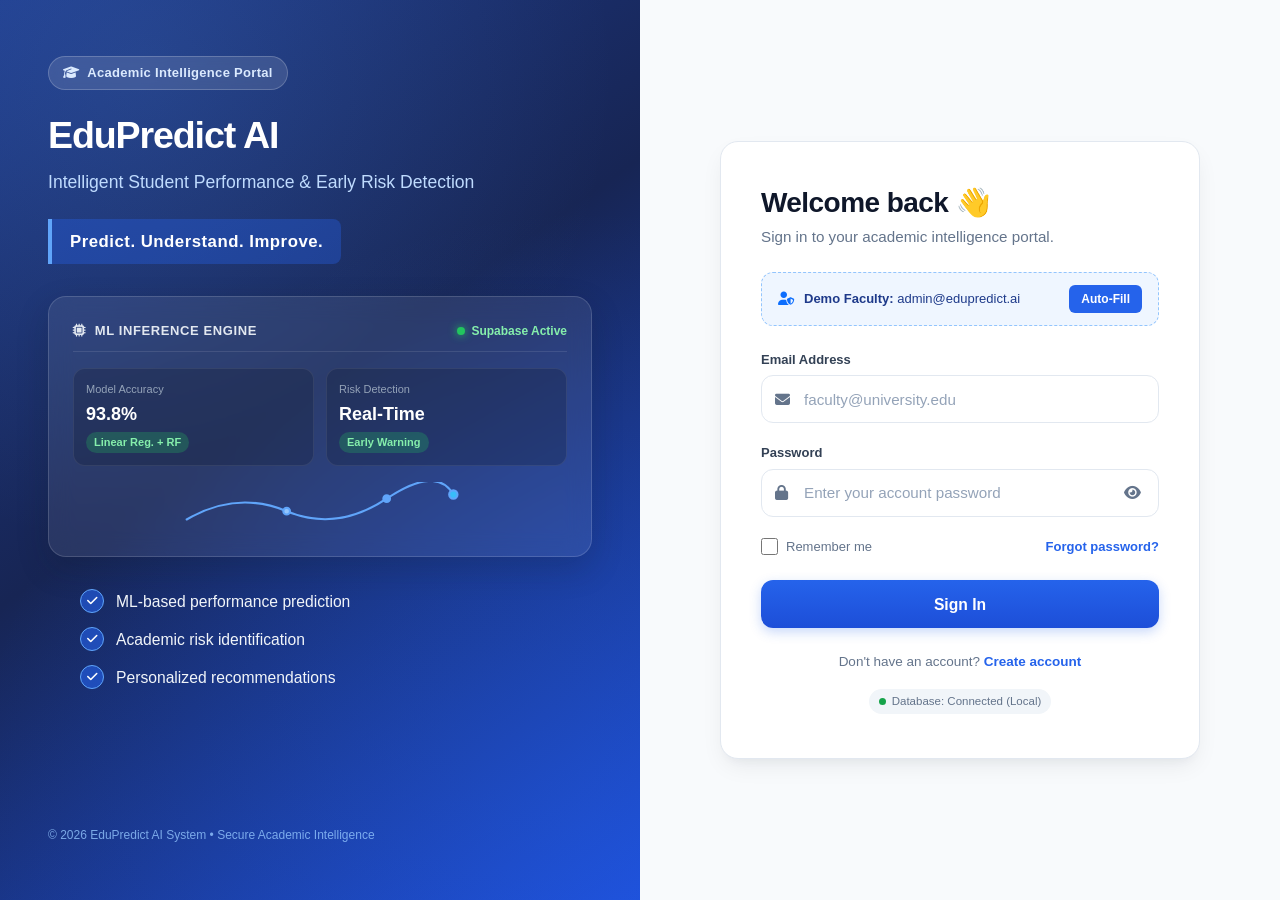
==== frontend/add-students.html @ 9c624eb4 "Upgrade EduPredict AI UI, student import and database integration" ====
<!DOCTYPE html>
<html lang="en" data-theme="light">
<head>
    <meta charset="UTF-8">
    <meta name="viewport" content="width=device-width, initial-scale=1.0">
    <title>Add Students — EduPredict AI</title>
    <!-- Fonts & Icons -->
    <link href="https://fonts.googleapis.com/css2?family=Inter:wght@300;400;500;600;700;800&display=swap" rel="stylesheet">
    <link rel="stylesheet" href="https://cdnjs.cloudflare.com/ajax/libs/font-awesome/6.5.1/css/all.min.css">
    <!-- Bootstrap 5 -->
    <link href="https://cdn.jsdelivr.net/npm/bootstrap@5.3.2/dist/css/bootstrap.min.css" rel="stylesheet">
    <!-- Custom CSS -->
    <link rel="stylesheet" href="css/style.css">
    <link rel="stylesheet" href="css/responsive.css">
    <link rel="stylesheet" href="css/dashboard.css">
    <style>
        .nav-tabs-custom {
            border-bottom: 2px solid var(--border);
            display: flex;
            gap: 12px;
            margin-bottom: 24px;
        }
        .nav-tab-btn {
            background: transparent;
            border: none;
            padding: 12px 20px;
            font-size: 15px;
            font-weight: 600;
            color: var(--text-secondary);
            border-bottom: 3px solid transparent;
            cursor: pointer;
            display: inline-flex;
            align-items: center;
            gap: 8px;
            transition: all 0.2s ease;
        }
        .nav-tab-btn:hover {
            color: var(--primary);
        }
        .nav-tab-btn.active {
            color: var(--primary);
            border-bottom-color: var(--primary);
        }
        .tab-pane-content {
            display: none;
        }
        .tab-pane-content.active {
            display: block;
            animation: fadeIn 0.2s ease;
        }
        @keyframes fadeIn {
            from { opacity: 0; transform: translateY(4px); }
            to { opacity: 1; transform: translateY(0); }
        }

        /* Drag & Drop Upload Zone */
        .dropzone-box {
            border: 2px dashed #93C5FD;
            background: #F8FAFC;
            border-radius: var(--radius-lg);
            padding: 48px 24px;
            text-align: center;
            cursor: pointer;
            transition: all 0.2s ease;
            position: relative;
        }
        .dropzone-box:hover, .dropzone-box.dragover {
            border-color: var(--primary);
            background: #EFF6FF;
        }
        .dropzone-icon {
            width: 64px;
            height: 64px;
            border-radius: 50%;
            background: #DBEAFE;
            color: var(--primary);
            display: inline-flex;
            align-items: center;
            justify-content: center;
            font-size: 26px;
            margin-bottom: 16px;
        }

        /* Field Validation Feedback */
        .field-error-msg {
            font-size: 12px;
            color: var(--danger);
            margin-top: 4px;
            display: none;
            font-weight: 500;
        }
        .form-control.is-invalid {
            border-color: var(--danger);
            background-image: none;
        }

        /* Summary Badges */
        .summary-pill {
            display: inline-flex;
            align-items: center;
            gap: 6px;
            padding: 6px 14px;
            border-radius: 9999px;
            font-size: 13px;
            font-weight: 600;
        }
        .summary-pill.pill-total { background: #E2E8F0; color: #334155; }
        .summary-pill.pill-valid { background: #DCFCE7; color: #166534; }
        .summary-pill.pill-invalid { background: #FEE2E2; color: #991B1B; }

        /* Error row highlight in table */
        .tr-invalid {
            background-color: #FEF2F2 !important;
        }
    </style>
</head>
<body>
    <div class="dashboard-wrapper">
        <div class="sidebar-overlay" id="sidebarOverlay" onclick="toggleSidebar()"></div>

        <!-- Application Sidebar -->
        <aside class="sidebar" id="sidebar">
            <div class="sidebar-header">
                <a href="dashboard.html" class="brand-badge">
                    <div class="brand-icon"><i class="fas fa-graduation-cap"></i></div>
                    <div class="brand-text">
                        <h3>EduPredict AI</h3>
                        <small>Intelligent Risk Detection</small>
                    </div>
                </a>
            </div>
            <nav class="sidebar-nav">
                <div class="nav-section-title">Academic Analytics</div>
                <a href="dashboard.html" class="nav-item"><i class="fas fa-chart-pie"></i> Dashboard</a>
                <a href="students.html" class="nav-item"><i class="fas fa-users"></i> Students</a>
                <a href="add-students.html" class="nav-item active"><i class="fas fa-user-plus"></i> Add Students</a>
                <a href="prediction.html" class="nav-item"><i class="fas fa-wand-magic-sparkles"></i> Predict Performance</a>
                <a href="at-risk.html" class="nav-item"><i class="fas fa-triangle-exclamation"></i> At-Risk Students <span class="badge bg-danger ms-auto" id="sidebarAtRiskCount">0</span></a>
                <a href="prediction.html#history-card" class="nav-item"><i class="fas fa-clock-rotate-left"></i> Prediction History</a>
                <a href="analytics.html" class="nav-item"><i class="fas fa-chart-column"></i> Analytics</a>
                <a href="reports.html" class="nav-item"><i class="fas fa-file-contract"></i> Reports & Export</a>

                <div class="nav-section-title mt-2">Machine Learning</div>
                <a href="#" class="nav-item" data-bs-toggle="modal" data-bs-target="#mlModal"><i class="fas fa-brain"></i> Train & Compare Models</a>
                <a href="#" class="nav-item" data-bs-toggle="modal" data-bs-target="#datasetModal"><i class="fas fa-file-arrow-up"></i> Upload Dataset</a>
            </nav>
            <div class="sidebar-footer">
                <div class="d-flex align-items-center gap-2">
                    <div class="user-avatar" id="sidebarAvatar">U</div>
                    <div class="overflow-hidden">
                        <div class="fw-semibold text-truncate small" id="sidebarName">User</div>
                        <div class="small text-muted" id="sidebarRole">Faculty</div>
                    </div>
                    <button class="btn btn-sm text-danger ms-auto" onclick="logout()" title="Sign Out"><i class="fas fa-sign-out-alt"></i></button>
                </div>
            </div>
        </aside>

        <!-- Main Content -->
        <main class="main-content">
            <!-- Topbar with Health Indicator -->
            <div class="topbar">
                <div class="topbar-left">
                    <button class="mobile-toggle" onclick="toggleSidebar()"><i class="fas fa-bars"></i></button>
                    <div>
                        <h4>Add Students</h4>
                        <div class="breadcrumb-sub">Register individual students manually or import batch records via CSV/Excel</div>
                    </div>
                </div>
                <div class="topbar-right">
                    <div class="d-none d-md-flex align-items-center gap-2 px-3 py-1 bg-white border rounded-pill shadow-xs" id="topbarDbStatus">
                        <span id="dbIndicatorDot" style="width:8px; height:8px; border-radius:50%; background:#16A34A; display:inline-block;"></span>
                        <span id="dbStatusLabel" class="small fw-semibold text-secondary">Database: <strong class="text-success">Connected</strong></span>
                    </div>
                    <button class="btn-icon" onclick="toggleTheme()" title="Toggle Theme"><i class="fas fa-moon" id="themeIcon"></i></button>
                    <a href="students.html" class="btn btn-outline-secondary btn-sm"><i class="fas fa-arrow-left me-1"></i> View Students</a>
                    <div class="user-avatar" id="topbarAvatar">U</div>
                </div>
            </div>

            <!-- Tab Switcher -->
            <div class="nav-tabs-custom">
                <button type="button" class="nav-tab-btn active" id="tabBtnManual" onclick="switchTab('manual')">
                    <i class="fas fa-pen-to-square"></i> Manual Entry
                </button>
                <button type="button" class="nav-tab-btn" id="tabBtnUpload" onclick="switchTab('upload')">
                    <i class="fas fa-file-excel"></i> Upload CSV / Excel
                </button>
            </div>

            <!-- Global Toast / Alerts -->
            <div id="globalSuccessAlert" class="alert alert-success d-none mb-4" role="alert">
                <i class="fas fa-circle-check me-2"></i> <span id="globalSuccessText">Student added successfully.</span>
            </div>
            <div id="globalErrorAlert" class="alert alert-danger d-none mb-4" role="alert">
                <i class="fas fa-circle-exclamation me-2"></i> <span id="globalErrorText">An error occurred.</span>
            </div>

            <!-- ==============================================================
                 TAB 1: MANUAL ENTRY FORM
                 ============================================================== -->
            <div class="tab-pane-content active" id="paneManual">
                <div class="card p-4 shadow-sm border">
                    <div class="d-flex justify-content-between align-items-center mb-3">
                        <div>
                            <h5 class="fw-bold mb-1">New Student Profile</h5>
                            <p class="text-muted small mb-0">Fill in the student academic and behavioral indicators for performance tracking</p>
                        </div>
                        <span class="badge bg-light text-secondary border px-3 py-2">
                            <i class="fas fa-info-circle me-1"></i> All 5 Academic Features Required
                        </span>
                    </div>

                    <form id="manualStudentForm" novalidate>
                        <div class="row g-3">
                            <!-- Student ID -->
                            <div class="col-md-6">
                                <label class="form-label fw-semibold small">Student ID <span class="text-danger">*</span></label>
                                <input type="text" class="form-control" id="m_student_id" placeholder="e.g. STU1042" required>
                                <div class="field-error-msg" id="err_student_id">Student ID is required.</div>
                            </div>

                            <!-- Student Name -->
                            <div class="col-md-6">
                                <label class="form-label fw-semibold small">Student Name <span class="text-danger">*</span></label>
                                <input type="text" class="form-control" id="m_student_name" placeholder="e.g. Ananya Sharma" required>
                                <div class="field-error-msg" id="err_student_name">Student Name is required.</div>
                            </div>

                            <!-- Attendance Percentage -->
                            <div class="col-md-4">
                                <label class="form-label fw-semibold small">Attendance Percentage (%) <span class="text-danger">*</span></label>
                                <div class="input-group">
                                    <input type="number" step="0.1" min="0" max="100" class="form-control" id="m_attendance" placeholder="0 - 100" required>
                                    <span class="input-group-text">%</span>
                                </div>
                                <div class="field-error-msg" id="err_attendance">Must be between 0 and 100%.</div>
                            </div>

                            <!-- Internal Marks -->
                            <div class="col-md-4">
                                <label class="form-label fw-semibold small">Internal Assessment Marks (0-100) <span class="text-danger">*</span></label>
                                <div class="input-group">
                                    <input type="number" step="0.1" min="0" max="100" class="form-control" id="m_internal_marks" placeholder="0 - 100" required>
                                    <span class="input-group-text">/ 100</span>
                                </div>
                                <div class="field-error-msg" id="err_internal_marks">Must be between 0 and 100.</div>
                            </div>

                            <!-- Assignment Completion -->
                            <div class="col-md-4">
                                <label class="form-label fw-semibold small">Assignment Completion (%) <span class="text-danger">*</span></label>
                                <div class="input-group">
                                    <input type="number" step="0.1" min="0" max="100" class="form-control" id="m_assignment_completion" placeholder="0 - 100" required>
                                    <span class="input-group-text">%</span>
                                </div>
                                <div class="field-error-msg" id="err_assignment_completion">Must be between 0 and 100%.</div>
                            </div>

                            <!-- Previous Semester Performance -->
                            <div class="col-md-6">
                                <label class="form-label fw-semibold small">Previous Semester Performance / GPA <span class="text-danger">*</span></label>
                                <input type="number" step="0.1" min="0" max="100" class="form-control" id="m_previous_marks" placeholder="0 - 100 (or GPA scale 0-10)" required>
                                <small class="text-muted" style="font-size:11px;">10-point GPA values are automatically converted to percentage</small>
                                <div class="field-error-msg" id="err_previous_marks">Must be a valid score (0-100 or 0-10 GPA).</div>
                            </div>

                            <!-- Study Hours Per Week -->
                            <div class="col-md-6">
                                <label class="form-label fw-semibold small">Study Hours Per Week <span class="text-danger">*</span></label>
                                <div class="input-group">
                                    <input type="number" step="0.5" min="0" max="84" class="form-control" id="m_study_hours" placeholder="e.g. 14" required>
                                    <span class="input-group-text">hrs / wk</span>
                                </div>
                                <div class="field-error-msg" id="err_study_hours">Study hours must be non-negative.</div>
                            </div>

                            <!-- Department -->
                            <div class="col-md-6">
                                <label class="form-label fw-semibold small">Department</label>
                                <select class="form-select" id="m_department">
                                    <option value="Computer Science">Computer Science</option>
                                    <option value="Information Technology">Information Technology</option>
                                    <option value="Electronics & Communication">Electronics & Communication</option>
                                    <option value="Mechanical Engineering">Mechanical Engineering</option>
                                    <option value="Electrical Engineering">Electrical Engineering</option>
                                    <option value="Civil Engineering">Civil Engineering</option>
                                    <option value="General">General / Other</option>
                                </select>
                            </div>

                            <!-- Semester -->
                            <div class="col-md-6">
                                <label class="form-label fw-semibold small">Current Semester</label>
                                <select class="form-select" id="m_semester">
                                    <option value="1">Semester 1</option>
                                    <option value="2">Semester 2</option>
                                    <option value="3">Semester 3</option>
                                    <option value="4">Semester 4</option>
                                    <option value="5" selected>Semester 5</option>
                                    <option value="6">Semester 6</option>
                                    <option value="7">Semester 7</option>
                                    <option value="8">Semester 8</option>
                                </select>
                            </div>
                        </div>

                        <div class="d-flex justify-content-end gap-2 mt-4 pt-3 border-top">
                            <button type="reset" class="btn btn-outline-secondary px-4">Reset Form</button>
                            <button type="submit" class="btn btn-primary px-4 fw-semibold" id="btnAddStudent">
                                <i class="fas fa-plus me-1"></i> Add Student
                            </button>
                        </div>
                    </form>
                </div>
            </div>

            <!-- ==============================================================
                 TAB 2: CSV / EXCEL UPLOAD & PREVIEW
                 ============================================================== -->
            <div class="tab-pane-content" id="paneUpload">
                <!-- Dropzone Area -->
                <div class="card p-4 shadow-sm border mb-4">
                    <div class="d-flex justify-content-between align-items-center mb-3">
                        <div>
                            <h5 class="fw-bold mb-1">Batch Student Import</h5>
                            <p class="text-muted small mb-0">Upload tabular records with automatic header mapping and data verification</p>
                        </div>
                        <a href="javascript:void(0)" onclick="downloadTemplateCsv()" class="btn btn-outline-primary btn-sm">
                            <i class="fas fa-download me-1"></i> Download CSV Template
                        </a>
                    </div>

                    <!-- Drag & Drop Upload Zone -->
                    <div class="dropzone-box" id="dropzone" onclick="document.getElementById('fileInput').click()">
                        <input type="file" id="fileInput" accept=".csv, .xlsx, .xls" style="display:none;" onchange="handleFileSelected(this.files[0])">
                        <div class="dropzone-icon">
                            <i class="fas fa-cloud-arrow-up"></i>
                        </div>
                        <h5 class="fw-bold mb-2">Drag &amp; Drop Student File</h5>
                        <p class="text-secondary small mb-2">or <span class="text-primary fw-semibold">click to browse</span> from your computer</p>
                        <span class="badge bg-light text-secondary border px-3 py-1">CSV, XLSX, XLS supported</span>
                    </div>

                    <!-- Selected File Bar -->
                    <div id="fileSelectedBar" class="d-none align-items-center justify-content-between p-3 mt-3 bg-light rounded border">
                        <div class="d-flex align-items-center gap-3">
                            <i class="fas fa-file-excel fs-4 text-success"></i>
                            <div>
                                <strong id="selectedFileName">filename.xlsx</strong>
                                <div class="text-muted small" id="selectedFileSize">0 KB</div>
                            </div>
                        </div>
                        <button type="button" class="btn btn-primary btn-sm" id="btnValidateFile" onclick="validateUploadedFile()">
                            <i class="fas fa-magnifying-glass me-1"></i> Inspect &amp; Validate File
                        </button>
                    </div>
                </div>

                <!-- Preview Card (Appears after file validation) -->
                <div id="previewCard" class="card p-4 shadow-sm border d-none">
                    <div class="d-flex flex-wrap justify-content-between align-items-center gap-3 mb-3 pb-3 border-bottom">
                        <div>
                            <h5 class="fw-bold mb-1">Import Verification Preview</h5>
                            <div class="text-muted small">
                                File: <strong id="previewFileName" class="text-dark">students.xlsx</strong>
                            </div>
                        </div>
                        <div class="d-flex gap-2">
                            <span class="summary-pill pill-total">Rows detected: <strong id="summaryTotal">0</strong></span>
                            <span class="summary-pill pill-valid">Valid: <strong id="summaryValid">0</strong></span>
                            <span class="summary-pill pill-invalid">Invalid: <strong id="summaryInvalid">0</strong></span>
                        </div>
                    </div>

                    <!-- Invalid Rows Alert & Table -->
                    <div id="invalidRowsAlert" class="mb-4 d-none">
                        <div class="alert alert-warning d-flex align-items-center mb-2" role="alert">
                            <i class="fas fa-triangle-exclamation fs-5 me-2"></i>
                            <div>
                                <strong>Attention:</strong> Some records contain invalid formats or values. Review the flagged issues below before proceeding.
                            </div>
                        </div>
                        <div class="table-responsive border rounded" style="max-height: 200px;">
                            <table class="table table-sm table-hover mb-0">
                                <thead class="table-light">
                                    <tr>
                                        <th>Row</th>
                                        <th>Student ID</th>
                                        <th>Student Name</th>
                                        <th>Issue / Reason</th>
                                    </tr>
                                </thead>
                                <tbody id="invalidTableBody">
                                    <!-- Invalids populated here -->
                                </tbody>
                            </table>
                        </div>
                    </div>

                    <!-- Valid Rows Preview Table -->
                    <h6 class="fw-bold mb-2 text-secondary small text-uppercase">Valid Records Preview (Sample)</h6>
                    <div class="table-responsive border rounded mb-4" style="max-height: 280px;">
                        <table class="table table-sm table-hover align-middle mb-0">
                            <thead class="table-light">
                                <tr>
                                    <th>Student ID</th>
                                    <th>Name</th>
                                    <th>Attendance</th>
                                    <th>Internal</th>
                                    <th>Assignments</th>
                                    <th>Previous</th>
                                    <th>Study Hrs</th>
                                    <th>Department</th>
                                </tr>
                            </thead>
                            <tbody id="validTableBody">
                                <!-- Valids populated here -->
                            </tbody>
                        </table>
                    </div>

                    <!-- Actions -->
                    <div class="d-flex justify-content-end gap-2 pt-2 border-top">
                        <button type="button" class="btn btn-outline-secondary px-4" onclick="cancelImport()">Cancel</button>
                        <button type="button" class="btn btn-success px-4 fw-semibold" id="btnConfirmImport" onclick="confirmImport()">
                            <i class="fas fa-file-import me-1"></i> Import Valid Students (<span id="btnValidCount">0</span>)
                        </button>
                    </div>
                </div>
            </div>
        </main>
    </div>

    <!-- Modals for ML & Dataset Upload -->
    <div class="modal fade" id="mlModal" tabindex="-1">
        <div class="modal-dialog modal-lg">
            <div class="modal-content">
                <div class="modal-header">
                    <h5 class="modal-title"><i class="fas fa-brain me-2"></i> Machine Learning Architecture</h5>
                    <button type="button" class="btn-close" data-bs-dismiss="modal"></button>
                </div>
                <div class="modal-body">
                    <p class="text-secondary small">Compare active Linear Regression baseline against Random Forest Regressor on current training data.</p>
                    <div class="d-grid gap-2">
                        <a href="analytics.html" class="btn btn-outline-primary">Open Analytics &amp; Model Comparison</a>
                    </div>
                </div>
            </div>
        </div>
    </div>

    <script src="https://cdn.jsdelivr.net/npm/bootstrap@5.3.2/dist/js/bootstrap.bundle.min.js"></script>
    <script src="js/auth.js"></script>
    <script src="js/app.js"></script>
    <script src="js/add-students.js"></script>
</body>
</html>
---- frontend/css/style.css ----
/* ==========================================================================
   EduPredict AI - Intelligent Student Performance & Early Risk Detection
   Design System & Styling
   ========================================================================== */

:root {
    /* EdTech Professional Color Palette */
    --primary: #2563EB;
    --primary-dark: #1D4ED8;
    --primary-light: #60A5FA;
    --primary-50: #EFF6FF;
    --primary-100: #DBEAFE;

    --bg-main: #F8FAFC;
    --surface: #FFFFFF;
    --surface-hover: #F1F5F9;

    --text-main: #0F172A;
    --text-secondary: #64748B;
    --text-muted: #94A3B8;

    --success: #16A34A;
    --success-bg: #DCFCE7;
    --success-border: #BBF7D0;

    --warning: #F59E0B;
    --warning-bg: #FEF3C7;
    --warning-border: #FDE68A;

    --danger: #DC2626;
    --danger-bg: #FEE2E2;
    --danger-border: #FECACA;

    --info: #0284C7;
    --info-bg: #E0F2FE;

    --border: #E2E8F0;
    --border-light: #F1F5F9;

    --radius-sm: 8px;
    --radius-md: 12px;
    --radius-lg: 16px;
    --radius-pill: 9999px;

    --shadow-xs: 0 1px 2px rgba(15, 23, 42, 0.05);
    --shadow-sm: 0 1px 3px rgba(15, 23, 42, 0.08), 0 1px 2px rgba(15, 23, 42, 0.04);
    --shadow-md: 0 4px 6px -1px rgba(15, 23, 42, 0.08), 0 2px 4px -2px rgba(15, 23, 42, 0.06);
    --shadow-lg: 0 10px 15px -3px rgba(15, 23, 42, 0.08), 0 4px 6px -4px rgba(15, 23, 42, 0.04);

    --transition: all 0.2s ease-in-out;
}

[data-theme="dark"] {
    --bg-main: #0B1120;
    --surface: #1E293B;
    --surface-hover: #334155;

    --text-main: #F8FAFC;
    --text-secondary: #94A3B8;
    --text-muted: #64748B;

    --border: #334155;
    --border-light: #1E293B;

    --primary-50: rgba(37, 99, 235, 0.15);
    --primary-100: rgba(37, 99, 235, 0.25);

    --success-bg: rgba(22, 163, 74, 0.2);
    --success-border: rgba(22, 163, 74, 0.4);

    --warning-bg: rgba(245, 158, 11, 0.2);
    --warning-border: rgba(245, 158, 11, 0.4);

    --danger-bg: rgba(220, 38, 38, 0.2);
    --danger-border: rgba(220, 38, 38, 0.4);
}

/* Base Styles */
* {
    margin: 0;
    padding: 0;
    box-sizing: border-box;
}

body {
    font-family: 'Inter', -apple-system, BlinkMacSystemFont, 'Segoe UI', Roboto, sans-serif;
    background-color: var(--bg-main);
    color: var(--text-main);
    min-height: 100vh;
    line-height: 1.5;
    -webkit-font-smoothing: antialiased;
}

a {
    color: var(--primary);
    text-decoration: none;
    transition: var(--transition);
}

a:hover {
    color: var(--primary-dark);
}

/* Typography Hierarchy */
h1, .h1 { font-size: 28px; font-weight: 700; color: var(--text-main); }
h2, .h2 { font-size: 24px; font-weight: 700; color: var(--text-main); }
h3, .h3 { font-size: 20px; font-weight: 600; color: var(--text-main); }
h4, .h4 { font-size: 18px; font-weight: 600; color: var(--text-main); }
h5, .h5 { font-size: 16px; font-weight: 600; color: var(--text-main); }
h6, .h6 { font-size: 14px; font-weight: 600; color: var(--text-main); }

p { font-size: 14px; color: var(--text-secondary); }

/* Layout Shell */
.dashboard-wrapper {
    display: flex;
    min-height: 100vh;
}

/* Sidebar */
.sidebar {
    width: 260px;
    background: var(--surface);
    border-right: 1px solid var(--border);
    position: fixed;
    top: 0;
    left: 0;
    bottom: 0;
    z-index: 1020;
    display: flex;
    flex-direction: column;
    transition: transform 0.25s ease-in-out;
}

.sidebar-header {
    padding: 20px 24px;
    border-bottom: 1px solid var(--border);
}

.brand-badge {
    display: inline-flex;
    align-items: center;
    gap: 10px;
    text-decoration: none;
}

.brand-icon {
    width: 38px;
    height: 38px;
    border-radius: var(--radius-sm);
    background: var(--primary);
    color: #FFFFFF;
    display: flex;
    align-items: center;
    justify-content: center;
    font-size: 18px;
    box-shadow: 0 4px 12px rgba(37, 99, 235, 0.3);
}

.brand-text h3 {
    font-size: 17px;
    font-weight: 800;
    color: var(--text-main);
    letter-spacing: -0.3px;
    margin: 0;
}

.brand-text small {
    font-size: 11px;
    color: var(--text-secondary);
    display: block;
    font-weight: 500;
}

.sidebar-nav {
    padding: 16px 12px;
    flex: 1;
    overflow-y: auto;
    display: flex;
    flex-direction: column;
    gap: 4px;
}

.nav-section-title {
    font-size: 11px;
    font-weight: 700;
    text-transform: uppercase;
    letter-spacing: 0.8px;
    color: var(--text-muted);
    padding: 12px 12px 6px;
}

.nav-item {
    display: flex;
    align-items: center;
    gap: 12px;
    padding: 10px 14px;
    border-radius: var(--radius-sm);
    color: var(--text-secondary);
    font-size: 13.5px;
    font-weight: 500;
    text-decoration: none;
    transition: var(--transition);
}

.nav-item i {
    font-size: 16px;
    width: 20px;
    text-align: center;
    color: var(--text-muted);
    transition: var(--transition);
}

.nav-item:hover {
    background: var(--surface-hover);
    color: var(--text-main);
}

.nav-item:hover i {
    color: var(--primary);
}

.nav-item.active {
    background: var(--primary-50);
    color: var(--primary);
    font-weight: 600;
}

.nav-item.active i {
    color: var(--primary);
}

.nav-item .badge {
    margin-left: auto;
    font-size: 11px;
    padding: 2px 7px;
    border-radius: var(--radius-pill);
}

.sidebar-footer {
    padding: 16px 20px;
    border-top: 1px solid var(--border);
    background: var(--surface);
}

/* User Profile Row */
.user-avatar {
    width: 36px;
    height: 36px;
    border-radius: var(--radius-pill);
    background: var(--primary-100);
    color: var(--primary-dark);
    font-weight: 700;
    font-size: 13px;
    display: flex;
    align-items: center;
    justify-content: center;
}

/* Main Content */
.main-content {
    margin-left: 260px;
    flex: 1;
    min-width: 0;
    padding: 24px 32px 48px;
}

/* Topbar */
.topbar {
    display: flex;
    align-items: center;
    justify-content: space-between;
    margin-bottom: 24px;
    padding-bottom: 16px;
    border-bottom: 1px solid var(--border);
}

.topbar-left {
    display: flex;
    align-items: center;
    gap: 16px;
}

.topbar-left h4 {
    margin: 0;
    font-size: 20px;
    font-weight: 700;
    color: var(--text-main);
}

.breadcrumb-sub {
    font-size: 12.5px;
    color: var(--text-secondary);
    margin-top: 2px;
}

.topbar-right {
    display: flex;
    align-items: center;
    gap: 10px;
}

.btn-icon {
    width: 38px;
    height: 38px;
    border-radius: var(--radius-sm);
    border: 1px solid var(--border);
    background: var(--surface);
    color: var(--text-secondary);
    display: flex;
    align-items: center;
    justify-content: center;
    cursor: pointer;
    transition: var(--transition);
}

.btn-icon:hover {
    background: var(--surface-hover);
    color: var(--primary);
    border-color: var(--primary-light);
}

.mobile-toggle {
    display: none;
    border: none;
    background: none;
    font-size: 20px;
    color: var(--text-main);
    cursor: pointer;
}

.sidebar-overlay {
    display: none;
    position: fixed;
    top: 0; left: 0; right: 0; bottom: 0;
    background: rgba(15, 23, 42, 0.5);
    z-index: 1010;
}

/* Stat Cards (KPIs) */
.stat-card {
    background: var(--surface);
    border: 1px solid var(--border);
    border-radius: var(--radius-md);
    padding: 20px 22px;
    box-shadow: var(--shadow-xs);
    transition: var(--transition);
    position: relative;
    overflow: hidden;
}

.stat-card:hover {
    box-shadow: var(--shadow-md);
    border-color: var(--primary-light);
    transform: translateY(-2px);
}

.stat-header {
    display: flex;
    align-items: center;
    justify-content: space-between;
    margin-bottom: 12px;
}

.stat-icon {
    width: 42px;
    height: 42px;
    border-radius: var(--radius-sm);
    display: flex;
    align-items: center;
    justify-content: center;
    font-size: 18px;
}

.icon-blue { background: var(--primary-50); color: var(--primary); }
.icon-green { background: var(--success-bg); color: var(--success); }
.icon-yellow { background: var(--warning-bg); color: var(--warning); }
.icon-red { background: var(--danger-bg); color: var(--danger); }
.icon-cyan { background: var(--info-bg); color: var(--info); }

.stat-label {
    font-size: 13px;
    font-weight: 500;
    color: var(--text-secondary);
}

.stat-value {
    font-size: 28px;
    font-weight: 700;
    color: var(--text-main);
    letter-spacing: -0.5px;
    line-height: 1.1;
    margin-bottom: 6px;
}

.stat-change {
    font-size: 12px;
    font-weight: 500;
    display: inline-flex;
    align-items: center;
    gap: 4px;
}

.stat-change.up { color: var(--success); }
.stat-change.down { color: var(--danger); }
.stat-change.neutral { color: var(--text-secondary); }

/* Chart Containers & Surface Cards */
.chart-container, .surface-card {
    background: var(--surface);
    border: 1px solid var(--border);
    border-radius: var(--radius-md);
    padding: 24px;
    box-shadow: var(--shadow-xs);
    margin-bottom: 24px;
    transition: var(--transition);
}

.chart-header {
    display: flex;
    align-items: center;
    justify-content: space-between;
    margin-bottom: 18px;
}

.chart-header h6 {
    margin: 0;
    font-size: 15px;
    font-weight: 600;
    color: var(--text-main);
    display: flex;
    align-items: center;
    gap: 8px;
}

/* Tables */
.table-container {
    background: var(--surface);
    border: 1px solid var(--border);
    border-radius: var(--radius-md);
    box-shadow: var(--shadow-xs);
    overflow: hidden;
    margin-bottom: 24px;
}

.table-header {
    padding: 18px 24px;
    display: flex;
    align-items: center;
    justify-content: space-between;
    border-bottom: 1px solid var(--border);
    background: var(--surface);
    flex-wrap: wrap;
    gap: 12px;
}

.table-header h5 {
    margin: 0;
    font-size: 16px;
    font-weight: 600;
}

.data-table {
    width: 100%;
    border-collapse: collapse;
    font-size: 13.5px;
}

.data-table th {
    background: var(--bg-main);
    color: var(--text-secondary);
    font-weight: 600;
    font-size: 12px;
    text-transform: uppercase;
    letter-spacing: 0.5px;
    padding: 12px 18px;
    border-bottom: 1px solid var(--border);
    text-align: left;
}

.data-table td {
    padding: 14px 18px;
    border-bottom: 1px solid var(--border);
    color: var(--text-main);
    vertical-align: middle;
}

.data-table tbody tr {
    transition: background 0.15s ease;
}

.data-table tbody tr:hover {
    background: var(--surface-hover);
}

/* Badges & Indicators */
.risk-badge {
    display: inline-flex;
    align-items: center;
    gap: 6px;
    padding: 4px 10px;
    border-radius: var(--radius-pill);
    font-size: 12px;
    font-weight: 600;
    letter-spacing: 0.2px;
}

.risk-low {
    background: var(--success-bg);
    color: #15803D;
    border: 1px solid var(--success-border);
}

.risk-moderate {
    background: var(--warning-bg);
    color: #B45309;
    border: 1px solid var(--warning-border);
}

.risk-high {
    background: var(--danger-bg);
    color: #B91C1C;
    border: 1px solid var(--danger-border);
}

.perf-badge {
    display: inline-block;
    padding: 4px 10px;
    border-radius: var(--radius-pill);
    font-size: 12px;
    font-weight: 600;
}

.perf-excellent { background: #DCFCE7; color: #15803D; }
.perf-good { background: #DBEAFE; color: #1D4ED8; }
.perf-average { background: #FEF3C7; color: #B45309; }
.perf-poor { background: #FEE2E2; color: #B91C1C; }

.grade-badge {
    font-weight: 700;
    padding: 3px 8px;
    border-radius: var(--radius-sm);
    font-size: 12px;
    display: inline-block;
}

.grade-A { background: #DBEAFE; color: #1E40AF; }
.grade-B { background: #E0E7FF; color: #3730A3; }
.grade-C { background: #FEF3C7; color: #92400E; }
.grade-D { background: #FFEDD5; color: #9A3412; }
.grade-F { background: #FEE2E2; color: #991B1B; }

/* Buttons & Inputs */
.btn-primary {
    background-color: var(--primary);
    border-color: var(--primary);
    color: #FFFFFF;
    font-weight: 600;
    border-radius: var(--radius-sm);
    padding: 9px 18px;
    font-size: 14px;
    transition: var(--transition);
}

.btn-primary:hover {
    background-color: var(--primary-dark);
    border-color: var(--primary-dark);
    color: #FFFFFF;
}

.btn-outline-primary {
    color: var(--primary);
    border-color: var(--border);
    background: var(--surface);
    font-weight: 600;
    border-radius: var(--radius-sm);
    padding: 8px 16px;
    font-size: 13.5px;
    transition: var(--transition);
}

.btn-outline-primary:hover {
    background: var(--primary-50);
    border-color: var(--primary);
    color: var(--primary);
}

.form-control, .form-select {
    border: 1px solid var(--border);
    border-radius: var(--radius-sm);
    padding: 9px 14px;
    font-size: 13.5px;
    color: var(--text-main);
    background-color: var(--surface);
    transition: var(--transition);
}

.form-control:focus, .form-select:focus {
    border-color: var(--primary);
    box-shadow: 0 0 0 3px rgba(37, 99, 235, 0.12);
    outline: none;
}

.form-label {
    font-size: 13px;
    font-weight: 600;
    color: var(--text-main);
    margin-bottom: 6px;
}

/* ==========================================================================
   Prediction Result UI Component Styles
   ========================================================================== */

.prediction-hero-card {
    background: linear-gradient(135deg, #1E293B 0%, #0F172A 100%);
    border-radius: var(--radius-lg);
    padding: 32px;
    color: #FFFFFF;
    text-align: center;
    position: relative;
    box-shadow: var(--shadow-lg);
    overflow: hidden;
    margin-bottom: 24px;
}

.prediction-hero-card::after {
    content: '';
    position: absolute;
    top: -50px;
    right: -50px;
    width: 160px;
    height: 160px;
    background: radial-gradient(circle, rgba(37, 99, 235, 0.25) 0%, transparent 70%);
    border-radius: 50%;
}

.hero-score-label {
    font-size: 12px;
    font-weight: 700;
    letter-spacing: 1.2px;
    text-transform: uppercase;
    color: #94A3B8;
    margin-bottom: 8px;
}

.hero-score-value {
    font-size: 56px;
    font-weight: 800;
    letter-spacing: -1.5px;
    line-height: 1;
    color: #FFFFFF;
    margin-bottom: 12px;
}

.hero-score-value span {
    font-size: 24px;
    font-weight: 500;
    color: #94A3B8;
}

.hero-meta-pills {
    display: flex;
    align-items: center;
    justify-content: center;
    gap: 12px;
    flex-wrap: wrap;
    margin-top: 14px;
}

/* Factor Comparison Bars */
.factor-bar-item {
    margin-bottom: 16px;
}

.factor-bar-header {
    display: flex;
    justify-content: space-between;
    font-size: 13px;
    font-weight: 600;
    margin-bottom: 6px;
}

.factor-bar-track {
    height: 8px;
    background: var(--border-light);
    border-radius: var(--radius-pill);
    overflow: hidden;
    position: relative;
}

.factor-bar-fill {
    height: 100%;
    border-radius: var(--radius-pill);
    transition: width 0.8s ease-in-out;
}

.factor-benchmark-line {
    position: absolute;
    top: 0;
    bottom: 0;
    width: 2px;
    background: #0F172A;
    z-index: 2;
}

/* Risk Factor Cards */
.risk-factor-card {
    background: var(--surface);
    border: 1px solid var(--border);
    border-left: 4px solid var(--warning);
    border-radius: var(--radius-sm);
    padding: 16px;
    margin-bottom: 12px;
    transition: var(--transition);
}

.risk-factor-card.critical {
    border-left-color: var(--danger);
    background: #FFFDFD;
}

.risk-factor-header {
    display: flex;
    align-items: center;
    justify-content: space-between;
    margin-bottom: 8px;
}

.risk-factor-title {
    font-size: 14px;
    font-weight: 700;
    color: var(--text-main);
    display: flex;
    align-items: center;
    gap: 8px;
}

.risk-factor-metrics {
    display: flex;
    gap: 16px;
    font-size: 12.5px;
    margin-bottom: 8px;
    color: var(--text-secondary);
}

.risk-factor-metrics strong {
    color: var(--text-main);
}

.risk-factor-desc {
    font-size: 13px;
    color: var(--text-secondary);
    line-height: 1.45;
    margin: 0;
}

/* Recommendation Action Cards */
.action-card {
    background: var(--surface);
    border: 1px solid var(--border);
    border-radius: var(--radius-md);
    padding: 20px;
    margin-bottom: 16px;
    display: flex;
    gap: 18px;
    transition: var(--transition);
    position: relative;
}

.action-card:hover {
    border-color: var(--primary-light);
    box-shadow: var(--shadow-sm);
    transform: translateY(-1px);
}

.action-step-num {
    width: 36px;
    height: 36px;
    border-radius: var(--radius-pill);
    background: var(--primary-50);
    color: var(--primary);
    font-weight: 800;
    font-size: 14px;
    display: flex;
    align-items: center;
    justify-content: center;
    flex-shrink: 0;
}

.action-card-content {
    flex: 1;
}

.action-card-title {
    font-size: 15px;
    font-weight: 700;
    color: var(--text-main);
    margin-bottom: 4px;
    display: flex;
    align-items: center;
    gap: 8px;
}

.action-card-stats {
    display: inline-flex;
    gap: 12px;
    font-size: 12px;
    color: var(--text-secondary);
    margin-bottom: 8px;
    background: var(--bg-main);
    padding: 3px 10px;
    border-radius: var(--radius-sm);
}

.action-card-guidance {
    font-size: 13.5px;
    color: var(--text-secondary);
    line-height: 1.5;
    margin-bottom: 8px;
}

.action-impact-pill {
    font-size: 11.5px;
    font-weight: 600;
    color: var(--success);
    background: var(--success-bg);
    padding: 2px 8px;
    border-radius: var(--radius-pill);
    display: inline-flex;
    align-items: center;
    gap: 4px;
}

/* Toast Notifications */
.toast-container {
    position: fixed;
    top: 24px;
    right: 24px;
    z-index: 9999;
}

.toast {
    background: var(--surface);
    border: 1px solid var(--border);
    border-radius: var(--radius-sm);
    padding: 14px 18px;
    box-shadow: var(--shadow-lg);
    display: flex;
    align-items: center;
    gap: 12px;
    color: var(--text-main);
    font-size: 13.5px;
    margin-bottom: 10px;
    min-width: 300px;
    border-left: 4px solid var(--primary);
}

.toast.success { border-left-color: var(--success); }
.toast.error { border-left-color: var(--danger); }
.toast.warning { border-left-color: var(--warning); }
.toast.info { border-left-color: var(--info); }

/* Pagination */
.pagination {
    display: flex;
    align-items: center;
    justify-content: flex-end;
    gap: 4px;
    padding: 16px 20px;
    background: var(--surface);
}

.pagination button {
    border: 1px solid var(--border);
    background: var(--surface);
    color: var(--text-secondary);
    font-size: 13px;
    font-weight: 600;
    width: 32px;
    height: 32px;
    border-radius: var(--radius-sm);
    display: flex;
    align-items: center;
    justify-content: center;
    cursor: pointer;
    transition: var(--transition);
}

.pagination button:hover:not(:disabled) {
    background: var(--surface-hover);
    color: var(--primary);
    border-color: var(--primary-light);
}

.pagination button.active {
    background: var(--primary);
    color: #FFFFFF;
    border-color: var(--primary);
}

.pagination button:disabled {
    opacity: 0.4;
    cursor: not-allowed;
}

/* Responsive adjustments */
@media (max-width: 991px) {
    .sidebar {
        transform: translateX(-100%);
    }
    .sidebar.open {
        transform: translateX(0);
    }
    .main-content {
        margin-left: 0;
        padding: 20px 16px;
    }
    .mobile-toggle {
        display: block;
    }
    .sidebar-overlay.active {
        display: block;
    }
}
---- frontend/css/responsive.css ----
/* Large Desktop */
@media (max-width: 1400px) {
    .container-fluid {
        padding: 0 16px;
    }
}

/* Tablet & Small Desktop */
@media (max-width: 1200px) {
    .sidebar {
        width: 220px;
    }
    .main-content {
        margin-left: 220px;
    }
    .stat-card .stat-value {
        font-size: 24px;
    }
}

/* Tablet Landscape */
@media (max-width: 992px) {
    .sidebar {
        transform: translateX(-100%);
        width: 280px;
        box-shadow: 4px 0 24px rgba(0, 0, 0, 0.15);
    }
    .sidebar.open {
        transform: translateX(0);
    }
    .sidebar-overlay {
        display: none;
        position: fixed;
        top: 0;
        left: 0;
        right: 0;
        bottom: 0;
        background: rgba(0, 0, 0, 0.5);
        z-index: 999;
    }
    .sidebar-overlay.active {
        display: block;
    }
    .main-content {
        margin-left: 0;
    }
    .topbar {
        border-radius: 0;
        margin: -24px -24px 24px -24px;
    }
    .mobile-toggle {
        display: flex !important;
    }
    .stat-card {
        margin-bottom: 16px;
    }
    .chart-container {
        margin-bottom: 16px;
    }
    .filter-group {
        flex-direction: column;
        align-items: stretch;
    }
    .filter-group select,
    .filter-group input,
    .filter-group button {
        width: 100%;
    }
}

/* Mobile Portrait */
@media (max-width: 768px) {
    .topbar {
        margin: -16px -12px 16px -12px;
        padding: 12px 16px;
        flex-wrap: wrap;
    }
    .topbar-left h4 {
        font-size: 16px;
    }
    .user-avatar {
        width: 32px;
        height: 32px;
        font-size: 13px;
    }
    .main-content {
        padding: 16px 12px;
    }
    .stat-card {
        padding: 16px;
    }
    .stat-card .stat-value {
        font-size: 22px;
    }
    .table-container {
        margin: 0 -4px;
    }
    .table-header {
        padding: 16px;
        flex-direction: column;
        align-items: stretch;
    }
    .table-search {
        flex-direction: column;
    }
    .table-search input {
        width: 100%;
        min-width: unset;
    }
    .data-table {
        font-size: 13px;
    }
    .data-table th,
    .data-table td {
        padding: 8px 10px;
    }
    .data-table .actions {
        flex-direction: column;
    }
    .auth-container {
        padding: 12px;
        max-width: 100%;
    }
    .auth-card {
        padding: 24px 16px;
    }
    .modal-content {
        margin: 12px;
        max-height: 85vh;
    }
    .modal-body {
        padding: 16px;
    }
    .pagination {
        gap: 2px;
    }
    .pagination button {
        min-width: 32px;
        height: 32px;
        font-size: 12px;
    }
    .tabs {
        overflow-x: auto;
        -webkit-overflow-scrolling: touch;
    }
    .tab {
        white-space: nowrap;
        padding: 8px 14px;
    }
    .toast-container {
        left: 12px;
        right: 12px;
        top: 12px;
    }
    .toast {
        max-width: 100%;
    }
    .prediction-score {
        font-size: 36px;
    }
    .row > [class*="col-"] {
        padding: 0 6px;
    }
    .btn-group-mobile {
        display: flex;
        gap: 8px;
        width: 100%;
    }
    .btn-group-mobile .btn {
        flex: 1;
        font-size: 12px;
        padding: 8px;
    }
}

/* Small Mobile */
@media (max-width: 480px) {
    .topbar-left h4 {
        font-size: 14px;
    }
    .stat-card .stat-value {
        font-size: 18px;
    }
    .stat-card .stat-icon {
        width: 36px;
        height: 36px;
        font-size: 18px;
    }
    .data-table th,
    .data-table td {
        padding: 6px 8px;
        font-size: 12px;
    }
    .modal-header h5 {
        font-size: 15px;
    }
    .tab {
        font-size: 12px;
        padding: 6px 12px;
    }
}

/* Mobile Toggle Button */
.mobile-toggle {
    display: none;
    width: 40px;
    height: 40px;
    border: none;
    background: var(--gray-100);
    border-radius: 8px;
    cursor: pointer;
    align-items: center;
    justify-content: center;
    color: var(--gray-600);
    font-size: 20px;
    transition: var(--transition);
}

.mobile-toggle:hover {
    background: var(--gray-200);
    color: var(--primary);
}

/* Print */
@media print {
    .sidebar,
    .topbar,
    .no-print {
        display: none !important;
    }
    .main-content {
        margin-left: 0 !important;
        padding: 0 !important;
    }
    .card {
        break-inside: avoid;
        box-shadow: none !important;
        border: 1px solid #ddd !important;
    }
}

/* Dark Mode Overrides */
[data-theme="dark"] .data-table td {
    border-bottom-color: var(--gray-200);
}

[data-theme="dark"] .table-search input,
[data-theme="dark"] .filter-group select {
    background: var(--gray-100);
    color: var(--gray-700);
}

[data-theme="dark"] .modal-content {
    background: var(--gray-50);
}

[data-theme="dark"] .tab.active {
    background: var(--gray-50);
}

/* Accessibility */
@media (prefers-reduced-motion: reduce) {
    *,
    *::before,
    *::after {
        animation-duration: 0.01ms !important;
        animation-iteration-count: 1 !important;
        transition-duration: 0.01ms !important;
    }
}

/* Focus Visible */
*:focus-visible {
    outline: 2px solid var(--primary);
    outline-offset: 2px;
}
---- frontend/css/dashboard.css ----
/* Additional dashboard-specific styles */
.stat-card .stat-icon {
    transition: all 0.3s ease;
}

.stat-card:hover .stat-icon {
    transform: scale(1.1);
}

.stat-card {
    cursor: default;
}

.stat-card.clickable {
    cursor: pointer;
}

.stat-card.clickable:hover {
    transform: translateY(-4px);
    box-shadow: 0 12px 40px rgba(0, 0, 0, 0.12);
}

.chart-container {
    position: relative;
}

.chart-container canvas {
    max-height: 300px;
}

/* Animated background for hero section */
@keyframes gradientShift {
    0% { background-position: 0% 50%; }
    50% { background-position: 100% 50%; }
    100% { background-position: 0% 50%; }
}

/* Sidebar active state glows */
.nav-item.active::before {
    content: '';
    position: absolute;
    left: 0;
    top: 50%;
    transform: translateY(-50%);
    width: 3px;
    height: 24px;
    background: linear-gradient(180deg, var(--primary), var(--secondary));
    border-radius: 0 3px 3px 0;
}

.nav-item {
    position: relative;
}

/* Toast animations */
@keyframes fadeInUp {
    from { opacity: 0; transform: translateY(20px); }
    to { opacity: 1; transform: translateY(0); }
}

.toast {
    animation: fadeInUp 0.3s ease;
}

/* Hover effects for tables */
.data-table tbody tr {
    transition: all 0.2s ease;
}

.data-table tbody tr:hover {
    background: rgba(79, 70, 229, 0.03);
}

/* Pulse animation for live indicators */
@keyframes pulse {
    0%, 100% { opacity: 1; }
    50% { opacity: 0.5; }
}

.live-indicator {
    display: inline-block;
    width: 8px;
    height: 8px;
    background: var(--success);
    border-radius: 50%;
    animation: pulse 2s infinite;
    margin-right: 6px;
}

/* Glass card variant for landing page */
.glass-card {
    background: rgba(255, 255, 255, 0.1);
    backdrop-filter: blur(20px);
    border: 1px solid rgba(255, 255, 255, 0.2);
    transition: all 0.3s ease;
}

.glass-card:hover {
    background: rgba(255, 255, 255, 0.15);
    transform: translateY(-2px);
}

/* Feature cards hover */
.feature-card {
    background: white;
    border: 1px solid var(--gray-200);
    transition: all 0.3s ease;
}

.feature-card:hover {
    border-color: var(--primary-light);
    box-shadow: 0 8px 32px rgba(79, 70, 229, 0.1);
}

[data-theme="dark"] .feature-card {
    background: var(--gray-100);
    border-color: var(--gray-200);
}

/* Scrollbar styling */
::-webkit-scrollbar {
    width: 6px;
    height: 6px;
}

::-webkit-scrollbar-track {
    background: var(--gray-100);
}

::-webkit-scrollbar-thumb {
    background: var(--gray-300);
    border-radius: 3px;
}

::-webkit-scrollbar-thumb:hover {
    background: var(--gray-400);
}

/* Badge enhancements */
.badge {
    font-weight: 500;
    letter-spacing: 0.3px;
}

/* Input group styling */
.input-group-text {
    color: var(--gray-500);
}

/* Form check alignment */
.form-check-input:checked {
    background-color: var(--primary);
    border-color: var(--primary);
}

/* Button hover effect */
.btn-primary-custom::after {
    content: '';
    position: absolute;
    top: 50%;
    left: 50%;
    width: 0;
    height: 0;
    background: rgba(255, 255, 255, 0.2);
    border-radius: 50%;
    transform: translate(-50%, -50%);
    transition: width 0.3s, height 0.3s;
}

.btn-primary-custom:active::after {
    width: 300px;
    height: 300px;
}

/* Page transitions */
.main-content {
    animation: fadeIn 0.3s ease;
}

@keyframes fadeIn {
    from { opacity: 0; }
    to { opacity: 1; }
}
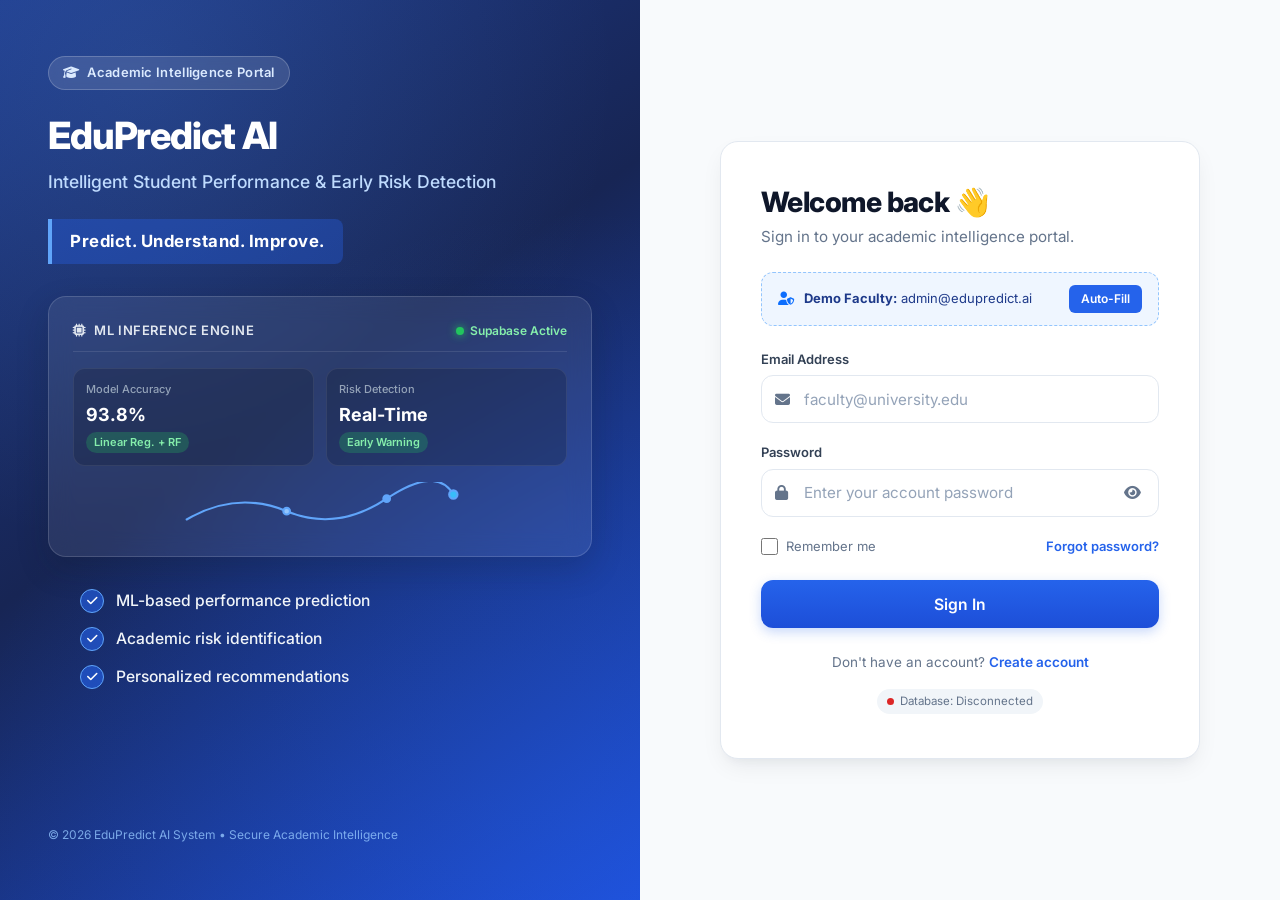
==== commit d96f34d8: "Configure Supabase and production deployment" ====
--- a/frontend/add-students.html
+++ b/frontend/add-students.html
@@ -169,8 +169,8 @@
                 </div>
                 <div class="topbar-right">
                     <div class="d-none d-md-flex align-items-center gap-2 px-3 py-1 bg-white border rounded-pill shadow-xs" id="topbarDbStatus">
-                        <span id="dbIndicatorDot" style="width:8px; height:8px; border-radius:50%; background:#16A34A; display:inline-block;"></span>
-                        <span id="dbStatusLabel" class="small fw-semibold text-secondary">Database: <strong class="text-success">Connected</strong></span>
+                        <span id="dbIndicatorDot" style="width:8px; height:8px; border-radius:50%; background:#9ca3af; display:inline-block;"></span>
+                        <span id="dbStatusLabel" class="small fw-semibold text-secondary">Database: <strong class="text-secondary">Checking...</strong></span>
                     </div>
                     <button class="btn-icon" onclick="toggleTheme()" title="Toggle Theme"><i class="fas fa-moon" id="themeIcon"></i></button>
                     <a href="students.html" class="btn btn-outline-secondary btn-sm"><i class="fas fa-arrow-left me-1"></i> View Students</a>
